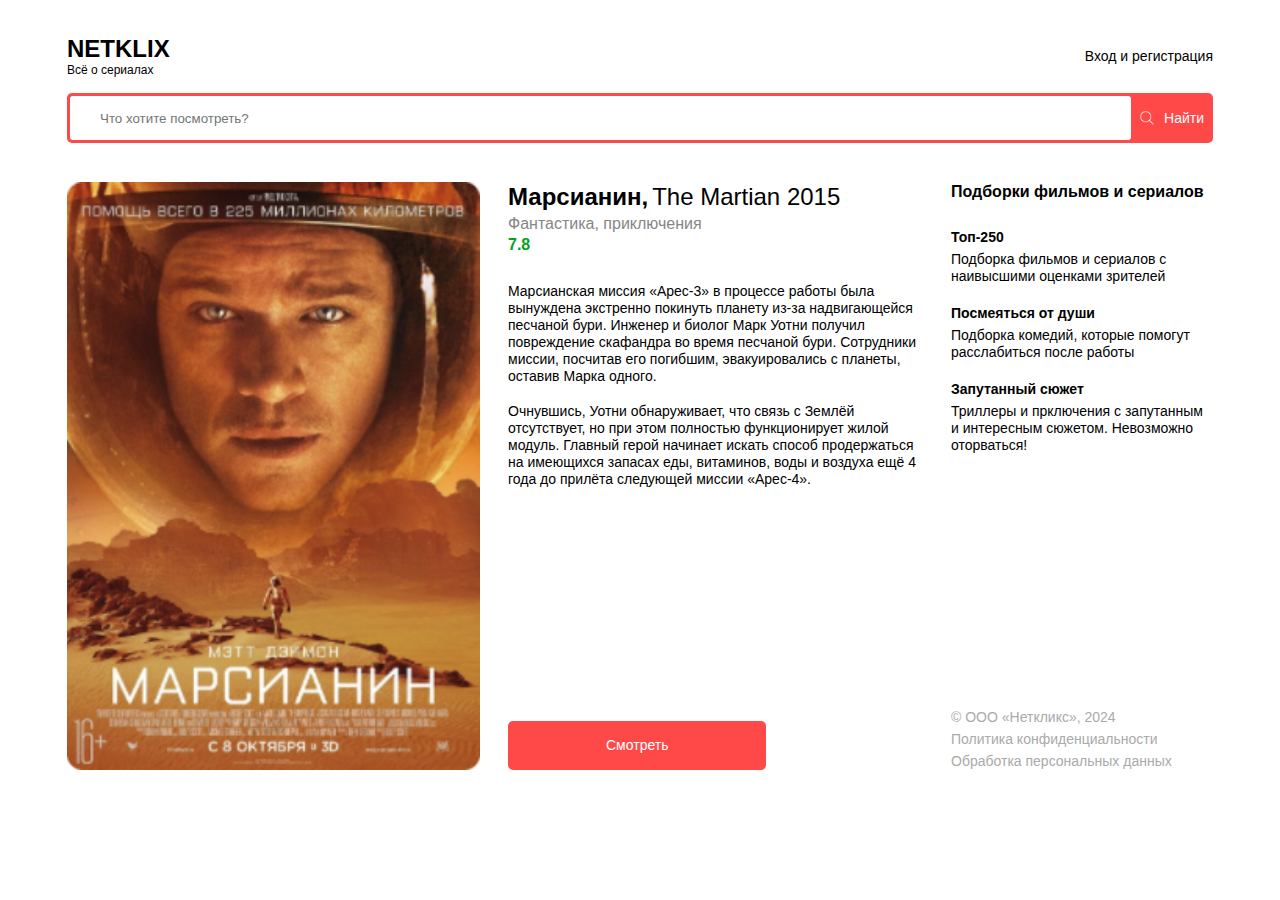
==== film.html @ f5a90bf8 "pages prepared" ====
<!DOCTYPE html>
<html lang="en">
<head>
    <meta charset="UTF-8">
    <meta name="viewport" content="width=device-width,initial-scale=1">
    <title>Netklix</title>
    <link href="./styles.css" rel="stylesheet">
</head>
<body>
<header class="header">
    <div class="container">
        <div class="header-box">
            <div class="header-logo">
                <h1>NETKLIX</h1>
                <P>Всё о сериалах</P>
            </div>
            <div class="header-controls">
                <a href="#">Вход и регистрация</a>
            </div>
            <div class="header-controls--mobile">
                <img src="./images/burger.svg" alt="burger">
            </div>
        </div>
    </div>
</header>

<main>
    <section class="search">
        <div class="container">
            <div class="search-box">
                <input spellcheck="true" placeholder="Что хотите посмотреть?" type="text">
                <button>
                    <img src="./images/search.svg" alt="search">
                    <span>Найти</span>
                </button>
            </div>
        </div>
    </section>
    <section class="content">
        <div class="container">
            <div class="content-box">
                <div class="content-film">
                    <div class="content-film_img">
                        <img src="./images/film.png" alt="film">
                    </div>
                    <div class="content-film_info">
                        <div class="content-film_info_content">
                            <div class="content-film_info_title">
                                <h1>Марсианин,</h1>
                                <p>The Martian 2015</p>
                            </div>
                            <p class="content-film_info_description">
                                Фантастика, приключения
                            </p>
                            <p class="content-film_info_rating">
                                7.8
                            </p>
                            <p class="content-film_info_text">Марсианская миссия «Арес-3» в процессе работы была
                                вынуждена экстренно покинуть планету из-за надвигающейся песчаной бури. Инженер и биолог
                                Марк Уотни получил повреждение скафандра во время песчаной бури. Сотрудники миссии,
                                посчитав его погибшим, эвакуировались с планеты, оставив Марка одного.
                            </p>
                            <p class="content-film_info_text">Очнувшись, Уотни обнаруживает, что связь с Землёй
                                отсутствует, но при этом полностью
                                функционирует жилой модуль. Главный герой начинает искать способ продержаться на
                                имеющихся запасах еды, витаминов, воды и воздуха ещё 4 года до прилёта следующей миссии
                                «Арес-4».</p>
                        </div>
                        <div class="content-film_info_controls">
                            <button>Смотреть</button>
                        </div>
                    </div>
                </div>

                <div class="content-sidebar">
                    <div class="content-sidebar_info">
                        <h4 class="content-sidebar_info--title">
                            Подборки фильмов и сериалов
                        </h4>
                        <div class="content-sidebar_info--wrapper">
                            <div class="content-sidebar_info_item">
                                <h5>Топ-250</h5>
                                <p>Подборка фильмов и сериалов с наивысшими оценками зрителей
                                </p>
                            </div>
                            <div class="content-sidebar_info_item">
                                <h5>Посмеяться от души</h5>
                                <p>Подборка комедий, которые помогут расслабиться после работы
                                </p>
                            </div>
                            <div class="content-sidebar_info_item">
                                <h5>Запутанный сюжет</h5>
                                <p>Триллеры и прключения с запутанным и интересным сюжетом. Невозможно оторваться!
                                </p>
                            </div>
                        </div>
                    </div>
                    <div class="content-sidebar_footer">
                        <p>© ООО «Неткликс», 2024</p>
                        <a href="#">Политика конфиденциальности</a>
                        <a href="#">Обработка персональных данных</a>
                    </div>
                </div>
            </div>
        </div>
    </section>
</main>

<footer>
</footer>
</body>
</html>
---- styles.css ----
* {
    box-sizing: border-box;
}

body {
    margin: 0;
    padding: 0;
}

.container {
    max-width: 1194px;
    padding: 0 24px;
    margin: 0 auto;
}

.header {
    margin-top: 34px;
    margin-bottom: 15px;
}

.header-box {
    display: flex;
    justify-content: space-between;
    align-items: center;
}

.header-logo h1 {
    margin: 0;
    font-family: Inter, sans-serif;
    font-size: 24px;
    font-weight: 700;
    line-height: 29px;
}

.header-logo p {
    margin: 0;
    font-family: Inter, sans-serif;
    font-size: 12px;
    font-weight: 300;
    line-height: 15px;
}

.header-controls a {
    font-family: Inter, sans-serif;
    font-size: 14px;
    font-weight: 400;
    line-height: 17px;
    text-decoration: none;
    color: black;
}

.header-controls a:hover {
    color: rgb(255, 73, 73);
}

.header-controls--mobile {
    display: none;
    align-self: flex-start;

}

.search {
    margin-bottom: 39px;
}

.search-box {
    border-radius: 5px;
    background: rgb(255, 73, 73);
    display: flex;
    justify-content: space-between;
    align-items: center;
    padding: 3px;
    gap: 3px;
    height: 50px;
}

.search-box input {
    flex-grow: 1;
    height: 100%;
    border: none;
    outline: none;
    border-radius: 3px;
    background: rgb(255, 255, 255);
    padding: 0 30px;
    min-width: 0;
}

.search-box button {
    height: 100%;
    display: flex;
    align-items: center;
    gap: 10px;
    background: rgb(255, 73, 73);
    border: none;
    color: white;
    font-family: Inter, sans-serif;
    font-size: 14px;
    font-weight: 400;
    line-height: 17px;
    cursor: pointer;
}

.content {
    margin-bottom: 94px;
}

.content-box {
    display: flex;
    justify-content: space-between;
    gap: 30px;
}

.content-main {
    flex-grow: 1;
}

.content-description {
    flex-grow: 1;
}

.content-main_title {
    margin-top: 0;
    margin-bottom: 25px;
    color: black;
    font-family: Inter, sans-serif;
    font-size: 24px;
    font-weight: 500;
    line-height: 29px;
}

.content-cards {
    display: flex;
    flex-wrap: wrap;
    gap: 30px;
}

.content-cards_item {
    width: calc((100% - (30px * 2)) / 3);
    text-decoration: none;
}

.content-cards_item--img {
    width: 100%;
    display: block;
    margin-bottom: 12px;

    img {
        width: 100%;
        display: block;
    }
}

.content-cards_item--title {
    display: flex;
    flex-wrap: wrap;
    gap: 4px;
    margin-bottom: 4px;
}

.content-cards_item--title h5,
.content-cards_item--title span {
    margin: 0;
    font-family: Inter, sans-serif;
    font-size: 16px;
    font-weight: 400;
    line-height: 19px;
    color: black;
}

.content-cards_item--title h5 {
    font-weight: 700;
}

.content-cards_item--title span {
    font-weight: 400;
}

.content-cards_item--description {
    color: rgb(134, 134, 134);
    font-family: Inter, sans-serif;
    font-size: 16px;
    font-weight: 400;
    line-height: 19px;
    margin-top: 0;
    margin-bottom: 11px;
}

.content-cards_item--rating {
    color: rgb(4, 163, 30);
    font-family: Inter, sans-serif;
    font-size: 16px;
    font-weight: 700;
    line-height: 19px;
    margin: 0;
}


.content-sidebar {
    width: 262px;
    min-width: 262px;
    display: flex;
    flex-direction: column;
    justify-content: space-between;
}

.content-sidebar_info {
    margin-bottom: 120px;
}

.content-sidebar_info--title {
    color: rgb(0, 0, 0);
    font-family: Inter, sans-serif;
    font-size: 16px;
    font-weight: 700;
    line-height: 19px;
    margin-top: 0;
    margin-bottom: 28px;
}

.content-sidebar_info--wrapper {
    display: flex;
    flex-direction: column;
    gap: 20px;
}

.content-sidebar_info_item {
    display: flex;
    flex-direction: column;
}

.content-sidebar_info_item h5,
.content-sidebar_info_item p {
    font-family: Inter, sans-serif;
    font-size: 14px;

    line-height: 17px;
}

.content-sidebar_info_item h5 {
    font-weight: 700;
    margin-top: 0;
    margin-bottom: 5px;
}

.content-sidebar_info_item p {
    font-weight: 400;
    margin: 0;
}

.content-sidebar_footer {
    display: flex;
    flex-direction: column;
    gap: 5px;
}

.content-sidebar_footer p,
.content-sidebar_footer a {
    color: rgb(170, 170, 170);
    font-family: Inter, sans-serif;
    font-size: 14px;
    font-weight: 400;
    line-height: 17px;
}

.content-sidebar_footer p {
    margin: 0;
}

.content-sidebar_footer a {
    text-decoration: none;
}

.content-sidebar_footer a:hover {
    color: rgb(255, 73, 73);
}

.content-film {
    flex-grow: 1;
    display: flex;
    justify-content: space-between;
    gap: 28px;
}

.content-film_img {
    width: calc((100% - 28px) / 2);
    display: flex;
    justify-content: center;
}

.content-film_img img {
    width: 100%;
    display: block;
    max-width: 450px;
}

.content-film_info {
    width: calc((100% - 28px) / 2);
    display: flex;
    flex-direction: column;
    justify-content: space-between;
    gap: 30px;
}

.content-film_info_title {
    display: flex;
    gap: 4px;
    margin-bottom: 3px;
    flex-wrap: wrap;
}

.content-film_info_title h1,
.content-film_info_title p {
    color: rgb(0, 0, 0);
    font-family: Inter, sans-serif;
    font-size: 24px;
    font-weight: 400;
    line-height: 29px;
}

.content-film_info_title h1 {
    font-weight: 700;
    margin: 0;
}

.content-film_info_title p {
    font-weight: 400;
    margin: 0;
}

.content-film_info_content > *:last-child {
    margin-bottom: 0;
}

.content-film_info_description {
    color: rgb(134, 134, 134);
    font-family: Inter, sans-serif;
    font-size: 16px;
    font-weight: 400;
    line-height: 19px;
    margin-top: 0;
    margin-bottom: 2px;
}

.content-film_info_rating {
    color: rgb(4, 163, 30);
    font-family: Inter, sans-serif;
    font-size: 16px;
    font-weight: 700;
    line-height: 19px;
    margin-top: 0;
    margin-bottom: 29px;
}

.content-film_info_text {
    color: rgb(0, 0, 0);
    font-family: Inter, sans-serif;
    font-size: 14px;
    font-weight: 400;
    line-height: 17px;
    margin-top: 0;
    margin-bottom: 18px;
}

.content-film_info_controls button {
    color: rgb(255, 255, 255);
    font-family: Inter, sans-serif;
    font-size: 14px;
    font-weight: 400;
    line-height: 17px;
    padding: 16px 98px;
    border-radius: 5px;
    background-color: rgb(255, 73, 73);
    border: none;
    outline: none;
    cursor: pointer;
}

@media (max-width: 991px) {
    .content-cards_item {
        width: calc((100% - (30px * 1)) / 2)
    }

    .content-film {
        flex-direction: column;
    }

    .content-film_img {
        width: 100%;
    }

    .content-film_info {
        width: 100%;
    }

    @media (max-width: 768px) {
        .header-controls {
            display: none;
        }

        .header-controls--mobile {
            display: block;
            cursor: pointer;
        }

        .search-box input {
            padding: 0 15px;
        }

        .content-box {
            flex-direction: column;
        }

        .content-sidebar {
            width: 100%;
        }
    }

    @media (max-width: 480px) {
        .content-cards_item {
            width: 100%;
            min-width: 100%;
        }
    }
}
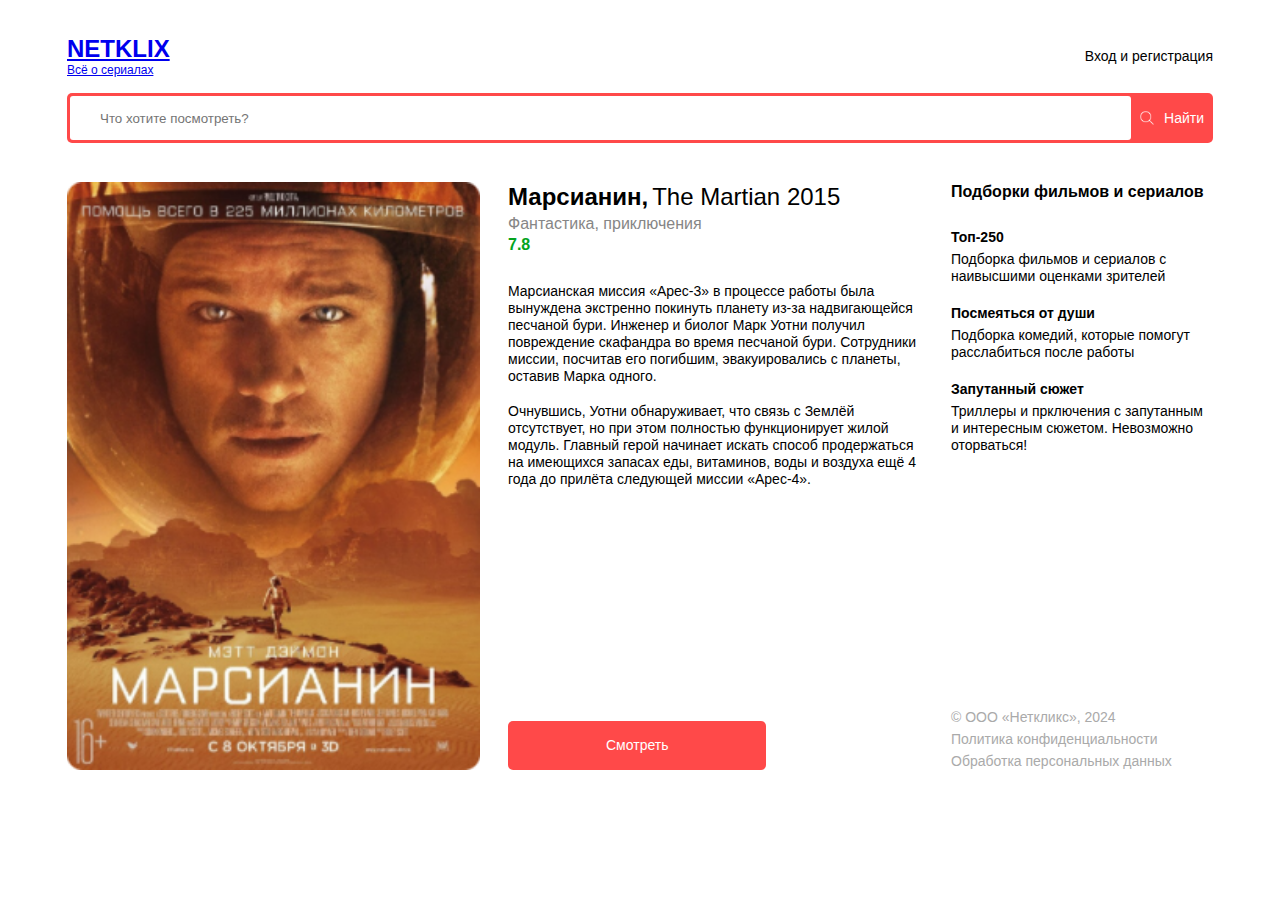
==== commit b3bbdc24: "added link to header" ====
--- a/film.html
+++ b/film.html
@@ -10,10 +10,10 @@
 <header class="header">
     <div class="container">
         <div class="header-box">
-            <div class="header-logo">
+            <a href="index.html" class="header-logo">
                 <h1>NETKLIX</h1>
                 <P>Всё о сериалах</P>
-            </div>
+            </a>
             <div class="header-controls">
                 <a href="#">Вход и регистрация</a>
             </div>
--- a/styles.css
+++ b/styles.css
@@ -391,34 +391,34 @@
     .content-film_info {
         width: 100%;
     }
-
-    @media (max-width: 768px) {
-        .header-controls {
-            display: none;
-        }
-
-        .header-controls--mobile {
-            display: block;
-            cursor: pointer;
-        }
-
-        .search-box input {
-            padding: 0 15px;
-        }
-
-        .content-box {
-            flex-direction: column;
-        }
-
-        .content-sidebar {
-            width: 100%;
-        }
-    }
-
-    @media (max-width: 480px) {
-        .content-cards_item {
-            width: 100%;
-            min-width: 100%;
-        }
-    }
-}+}
+
+@media (max-width: 768px) {
+    .header-controls {
+        display: none;
+    }
+
+    .header-controls--mobile {
+        display: block;
+        cursor: pointer;
+    }
+
+    .search-box input {
+        padding: 0 15px;
+    }
+
+    .content-box {
+        flex-direction: column;
+    }
+
+    .content-sidebar {
+        width: 100%;
+    }
+}
+
+@media (max-width: 480px) {
+    .content-cards_item {
+        width: 100%;
+        min-width: 100%;
+    }
+}
